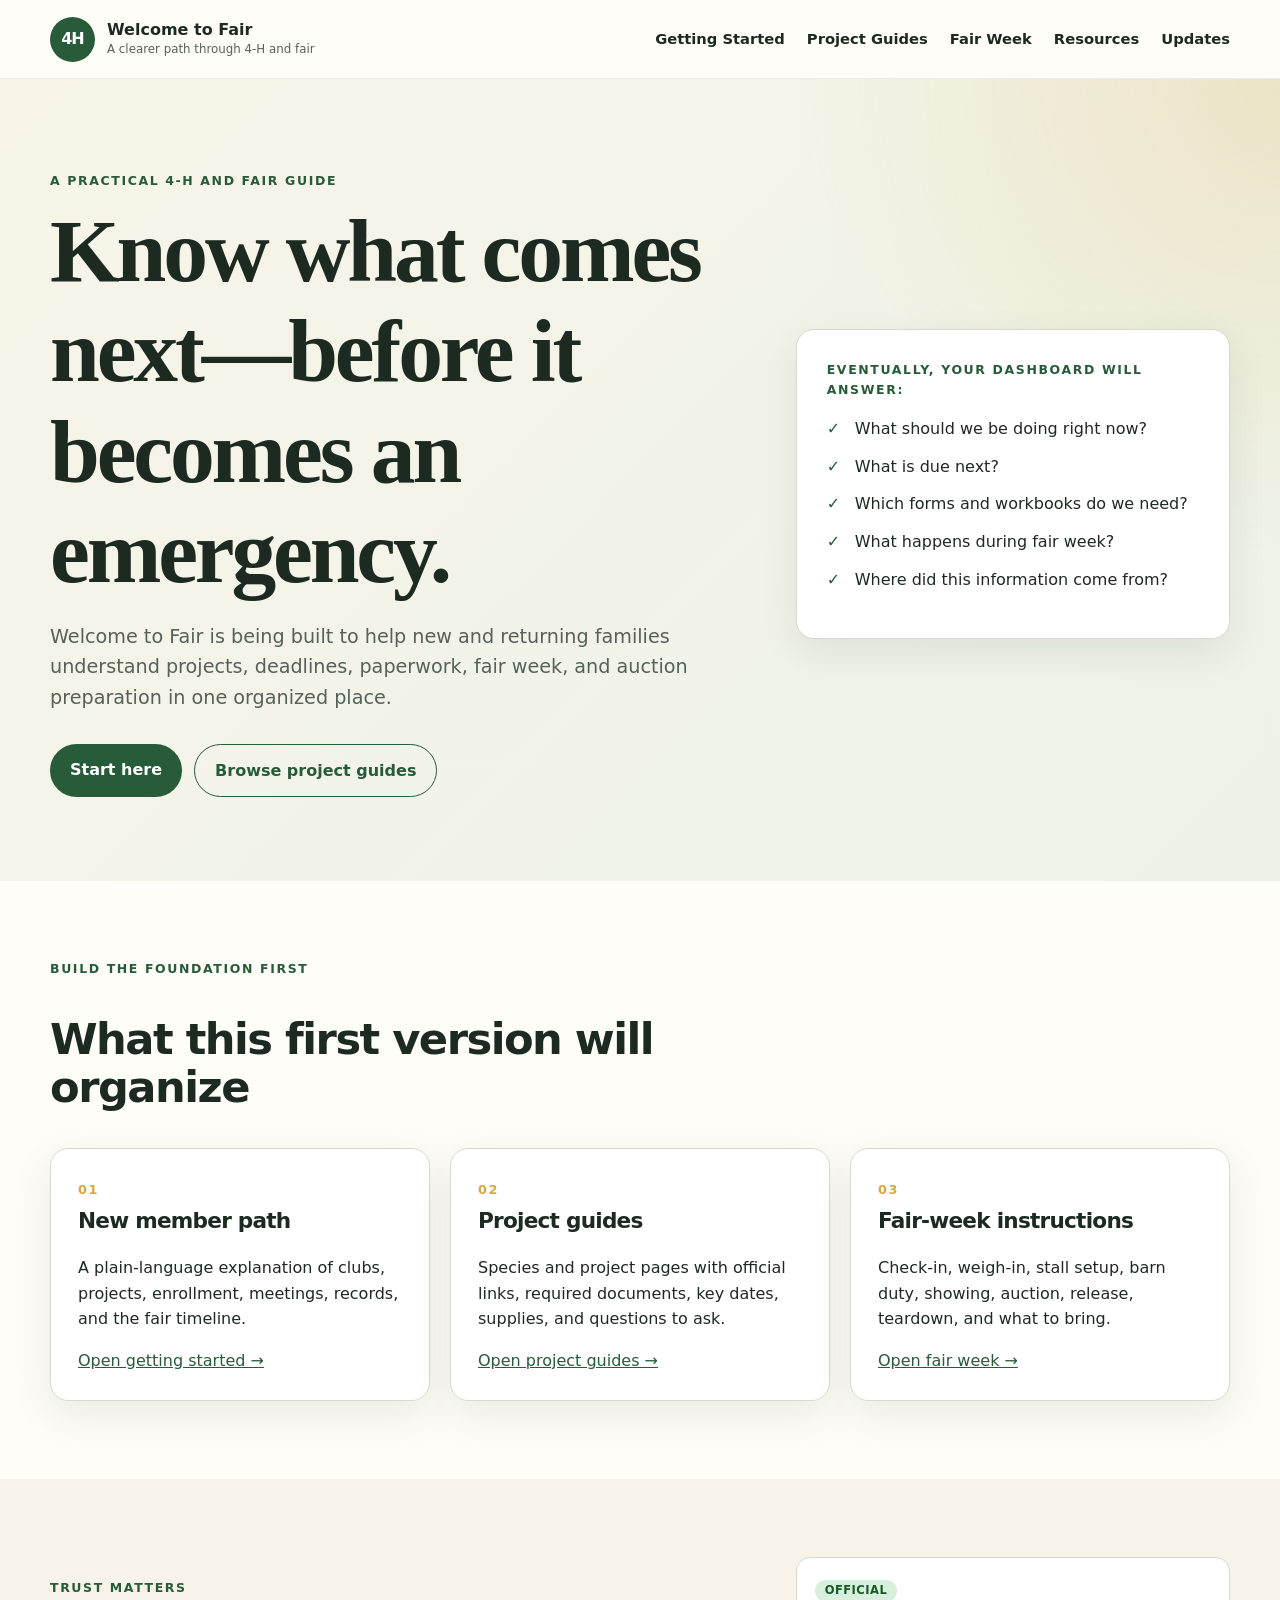
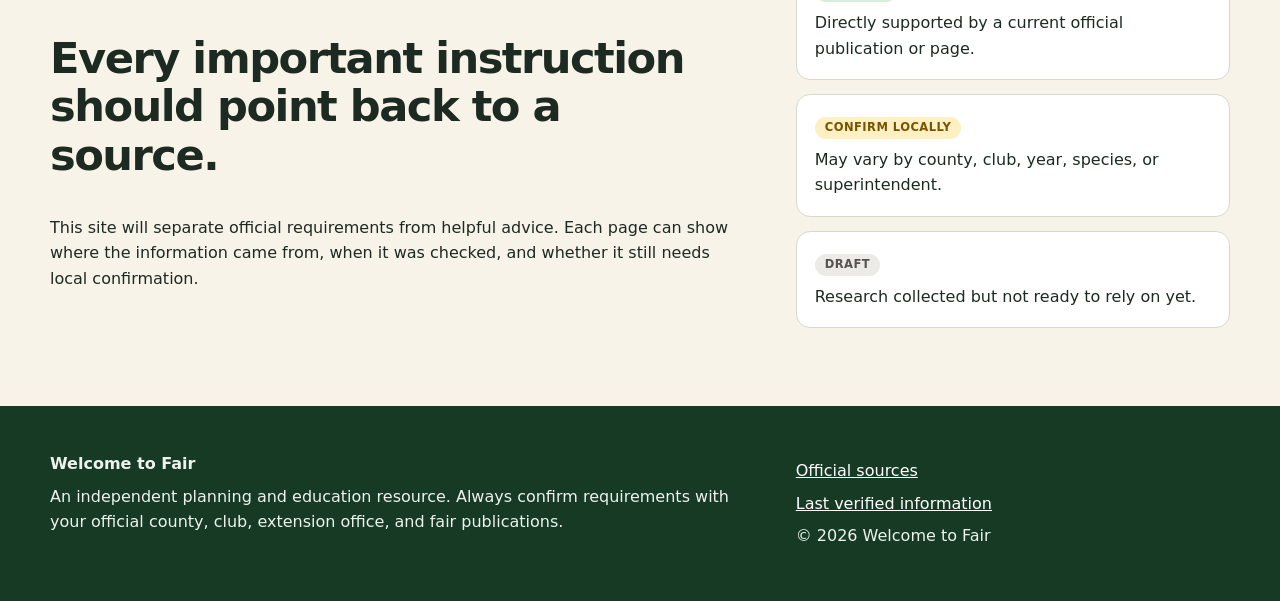
==== index.html @ 4e39192e "Add starter website" ====
<!doctype html>
<html lang="en">
<head>
  <meta charset="utf-8">
  <meta name="viewport" content="width=device-width, initial-scale=1">
  <title>Home | Welcome to Fair</title>
  <meta name="description" content="A clearer path through 4-H projects, fair preparation, and fair week.">
  <link rel="stylesheet" href="assets/css/styles.css">
</head>
<body>

<header class="site-header">
  <div class="container header-inner">
    <a class="brand" href="index.html" aria-current="page" aria-label="Welcome to Fair home">
      <span class="brand-mark" aria-hidden="true">4H</span>
      <span>
        <strong>Welcome to Fair</strong>
        <small>A clearer path through 4-H and fair</small>
      </span>
    </a>
    <button class="nav-toggle" type="button" aria-expanded="false" aria-controls="site-nav">
      Menu
    </button>
    <nav id="site-nav" class="site-nav" aria-label="Main navigation">
      <a href="getting-started.html">Getting Started</a>
      <a href="projects.html">Project Guides</a>
      <a href="fair-week.html">Fair Week</a>
      <a href="resources.html">Resources</a>
      <a href="updates.html">Updates</a>
    </nav>
  </div>
</header>

<main>

<section class="hero">
  <div class="container hero-grid">
    <div>
      <p class="eyebrow">A practical 4-H and fair guide</p>
      <h1>Know what comes next—before it becomes an emergency.</h1>
      <p class="hero-copy">Welcome to Fair is being built to help new and returning families understand projects, deadlines, paperwork, fair week, and auction preparation in one organized place.</p>
      <div class="button-row">
        <a class="button primary" href="getting-started.html">Start here</a>
        <a class="button secondary" href="projects.html">Browse project guides</a>
      </div>
    </div>
    <aside class="hero-card">
      <p class="eyebrow">Eventually, your dashboard will answer:</p>
      <ul class="check-list">
        <li>What should we be doing right now?</li>
        <li>What is due next?</li>
        <li>Which forms and workbooks do we need?</li>
        <li>What happens during fair week?</li>
        <li>Where did this information come from?</li>
      </ul>
    </aside>
  </div>
</section>

<section class="section">
  <div class="container">
    <div class="section-heading">
      <p class="eyebrow">Build the foundation first</p>
      <h2>What this first version will organize</h2>
    </div>
    <div class="card-grid">
      <article class="card">
        <span class="card-number">01</span>
        <h3>New member path</h3>
        <p>A plain-language explanation of clubs, projects, enrollment, meetings, records, and the fair timeline.</p>
        <a href="getting-started.html">Open getting started →</a>
      </article>
      <article class="card">
        <span class="card-number">02</span>
        <h3>Project guides</h3>
        <p>Species and project pages with official links, required documents, key dates, supplies, and questions to ask.</p>
        <a href="projects.html">Open project guides →</a>
      </article>
      <article class="card">
        <span class="card-number">03</span>
        <h3>Fair-week instructions</h3>
        <p>Check-in, weigh-in, stall setup, barn duty, showing, auction, release, teardown, and what to bring.</p>
        <a href="fair-week.html">Open fair week →</a>
      </article>
    </div>
  </div>
</section>

<section class="section muted">
  <div class="container split">
    <div>
      <p class="eyebrow">Trust matters</p>
      <h2>Every important instruction should point back to a source.</h2>
      <p>This site will separate official requirements from helpful advice. Each page can show where the information came from, when it was checked, and whether it still needs local confirmation.</p>
    </div>
    <div class="status-panel">
      <div><span class="status official">Official</span><p>Directly supported by a current official publication or page.</p></div>
      <div><span class="status confirm">Confirm locally</span><p>May vary by county, club, year, species, or superintendent.</p></div>
      <div><span class="status draft">Draft</span><p>Research collected but not ready to rely on yet.</p></div>
    </div>
  </div>
</section>

</main>

<footer class="site-footer">
  <div class="container footer-grid">
    <div>
      <strong>Welcome to Fair</strong>
      <p>An independent planning and education resource. Always confirm requirements with your official county, club, extension office, and fair publications.</p>
    </div>
    <div>
      <p><a href="resources.html">Official sources</a></p>
      <p><a href="updates.html">Last verified information</a></p>
      <p>&copy; <span data-current-year></span> Welcome to Fair</p>
    </div>
  </div>
</footer>
<script src="assets/js/site.js"></script>

</body>
</html>
---- assets/css/styles.css ----
:root {
  --ink: #1d2a22;
  --muted-ink: #556159;
  --cream: #f7f3e8;
  --paper: #fffdf8;
  --green: #285b3a;
  --green-dark: #173a25;
  --green-soft: #dfeadd;
  --gold: #d6a93e;
  --border: #d8d8cc;
  --shadow: 0 14px 40px rgba(29, 42, 34, .09);
  --radius: 18px;
  --max: 1180px;
}
* { box-sizing: border-box; }
html { scroll-behavior: smooth; }
body {
  margin: 0;
  background: var(--paper);
  color: var(--ink);
  font-family: Inter, ui-sans-serif, system-ui, -apple-system, BlinkMacSystemFont, "Segoe UI", sans-serif;
  line-height: 1.6;
}
a { color: var(--green); }
a:hover { color: var(--green-dark); }
img { max-width: 100%; }
.container { width: min(calc(100% - 36px), var(--max)); margin-inline: auto; }
.narrow { max-width: 820px; }
.site-header {
  position: sticky;
  top: 0;
  z-index: 20;
  border-bottom: 1px solid rgba(29,42,34,.08);
  background: rgba(255,253,248,.95);
  backdrop-filter: blur(12px);
}
.header-inner {
  min-height: 78px;
  display: flex;
  align-items: center;
  justify-content: space-between;
  gap: 24px;
}
.brand {
  display: flex;
  align-items: center;
  gap: 12px;
  color: var(--ink);
  text-decoration: none;
  line-height: 1.15;
}
.brand strong, .brand small { display: block; }
.brand small { margin-top: 4px; color: var(--muted-ink); font-size: .74rem; }
.brand-mark {
  width: 45px;
  height: 45px;
  display: grid;
  place-items: center;
  border-radius: 50%;
  background: var(--green);
  color: white;
  font-weight: 900;
  letter-spacing: -.06em;
}
.site-nav { display: flex; gap: 22px; align-items: center; }
.site-nav a { text-decoration: none; color: var(--ink); font-weight: 700; font-size: .92rem; }
.site-nav a[aria-current="page"] { color: var(--green); border-bottom: 3px solid var(--gold); }
.nav-toggle {
  display: none;
  appearance: none;
  border: 1px solid var(--border);
  background: white;
  border-radius: 10px;
  padding: 9px 12px;
  font: inherit;
  font-weight: 700;
}
.hero {
  padding: 92px 0 84px;
  background:
    radial-gradient(circle at top right, rgba(214,169,62,.20), transparent 32%),
    linear-gradient(135deg, #f8f4e8, #edf3e9);
}
.hero-grid, .split, .footer-grid {
  display: grid;
  grid-template-columns: 1.35fr .85fr;
  gap: 56px;
  align-items: center;
}
.eyebrow {
  margin: 0 0 10px;
  color: var(--green);
  font-size: .78rem;
  font-weight: 900;
  letter-spacing: .13em;
  text-transform: uppercase;
}
h1, h2, h3 { line-height: 1.12; letter-spacing: -.035em; }
h1 { margin: 0; font-family: Georgia, "Times New Roman", serif; font-size: clamp(2.8rem, 7vw, 5.7rem); }
h2 { font-size: clamp(1.75rem, 4vw, 2.7rem); }
h3 { font-size: 1.35rem; }
.hero-copy { max-width: 720px; font-size: 1.2rem; color: var(--muted-ink); }
.button-row { display: flex; flex-wrap: wrap; gap: 12px; margin-top: 30px; }
.button {
  display: inline-block;
  border-radius: 999px;
  padding: 13px 20px;
  text-decoration: none;
  font-weight: 800;
}
.button.primary { background: var(--green); color: white; }
.button.secondary { border: 1px solid var(--green); color: var(--green); }
.hero-card, .card, .callout, .warning, .filter-note, .update-entry {
  border: 1px solid var(--border);
  border-radius: var(--radius);
  background: white;
  box-shadow: var(--shadow);
}
.hero-card { padding: 30px; }
.section { padding: 78px 0; }
.section.muted { background: var(--cream); }
.section-heading { max-width: 740px; margin-bottom: 34px; }
.card-grid {
  display: grid;
  grid-template-columns: repeat(3, minmax(0, 1fr));
  gap: 20px;
}
.card { padding: 27px; }
.card h2, .card h3 { margin-top: 8px; }
.card-number { color: var(--gold); font-size: .8rem; font-weight: 900; letter-spacing: .13em; }
.project-grid .card { min-height: 250px; }
.check-list { padding: 0; list-style: none; }
.check-list li { position: relative; padding-left: 28px; margin: 12px 0; }
.check-list li::before { content: "✓"; position: absolute; left: 0; color: var(--green); font-weight: 900; }
.status-panel { display: grid; gap: 14px; }
.status-panel > div { background: white; padding: 18px; border-radius: 14px; border: 1px solid var(--border); }
.status-panel p { margin: 8px 0 0; }
.status {
  display: inline-block;
  border-radius: 999px;
  padding: 5px 10px;
  font-size: .72rem;
  line-height: 1;
  font-weight: 900;
  letter-spacing: .04em;
  text-transform: uppercase;
}
.status.official { background: #d7efdc; color: #155b27; }
.status.confirm { background: #fff0c4; color: #785400; }
.status.draft { background: #ecebe7; color: #57544f; }
.page-hero {
  padding: 72px 0 52px;
  background: linear-gradient(180deg, var(--cream), var(--paper));
}
.page-hero h1 { font-size: clamp(2.5rem, 6vw, 4.6rem); }
.page-hero p:last-child { color: var(--muted-ink); font-size: 1.15rem; }
.timeline { list-style: none; padding: 0; counter-reset: step; }
.timeline li {
  position: relative;
  padding: 0 0 48px 80px;
  border-left: 2px solid var(--green-soft);
}
.timeline li::before {
  counter-increment: step;
  content: counter(step);
  position: absolute;
  left: -25px;
  top: 0;
  width: 48px;
  height: 48px;
  display: grid;
  place-items: center;
  border-radius: 50%;
  background: var(--green);
  color: white;
  font-weight: 900;
}
.timeline h2 { margin-top: 0; }
.filter-note, .callout, .warning { padding: 22px 24px; margin-bottom: 30px; }
.filter-note { background: var(--cream); }
.warning { border-color: #e7c877; background: #fff9e8; }
.accordion-list { display: grid; gap: 12px; }
details { border: 1px solid var(--border); border-radius: 14px; background: white; padding: 18px 21px; }
summary { cursor: pointer; font-weight: 850; font-size: 1.1rem; }
.resource-table-wrap { overflow-x: auto; }
.resource-table { width: 100%; border-collapse: collapse; min-width: 650px; }
.resource-table th, .resource-table td { padding: 16px; text-align: left; border-bottom: 1px solid var(--border); }
.resource-table th { background: var(--cream); }
.small-note { color: var(--muted-ink); font-size: .92rem; }
code { background: #efeee9; padding: 2px 6px; border-radius: 5px; }
.update-entry {
  display: grid;
  grid-template-columns: 1fr auto;
  gap: 8px 20px;
  padding: 25px;
  margin-bottom: 25px;
}
.update-entry h2 { margin: 0; }
.update-entry p:last-child { grid-column: 1 / -1; }
.site-footer { padding: 45px 0; background: var(--green-dark); color: #edf3e9; }
.site-footer a { color: white; }
.footer-grid { align-items: start; }
.footer-grid p { margin: 7px 0; }
@media (max-width: 820px) {
  .nav-toggle { display: block; }
  .site-nav {
    display: none;
    position: absolute;
    inset: 78px 18px auto;
    padding: 18px;
    background: white;
    border: 1px solid var(--border);
    border-radius: 14px;
    box-shadow: var(--shadow);
    flex-direction: column;
    align-items: stretch;
  }
  .site-nav.open { display: flex; }
  .hero-grid, .split, .footer-grid { grid-template-columns: 1fr; gap: 30px; }
  .card-grid { grid-template-columns: 1fr; }
  .hero { padding-top: 62px; }
  .section { padding: 56px 0; }
  .timeline li { padding-left: 54px; }
}
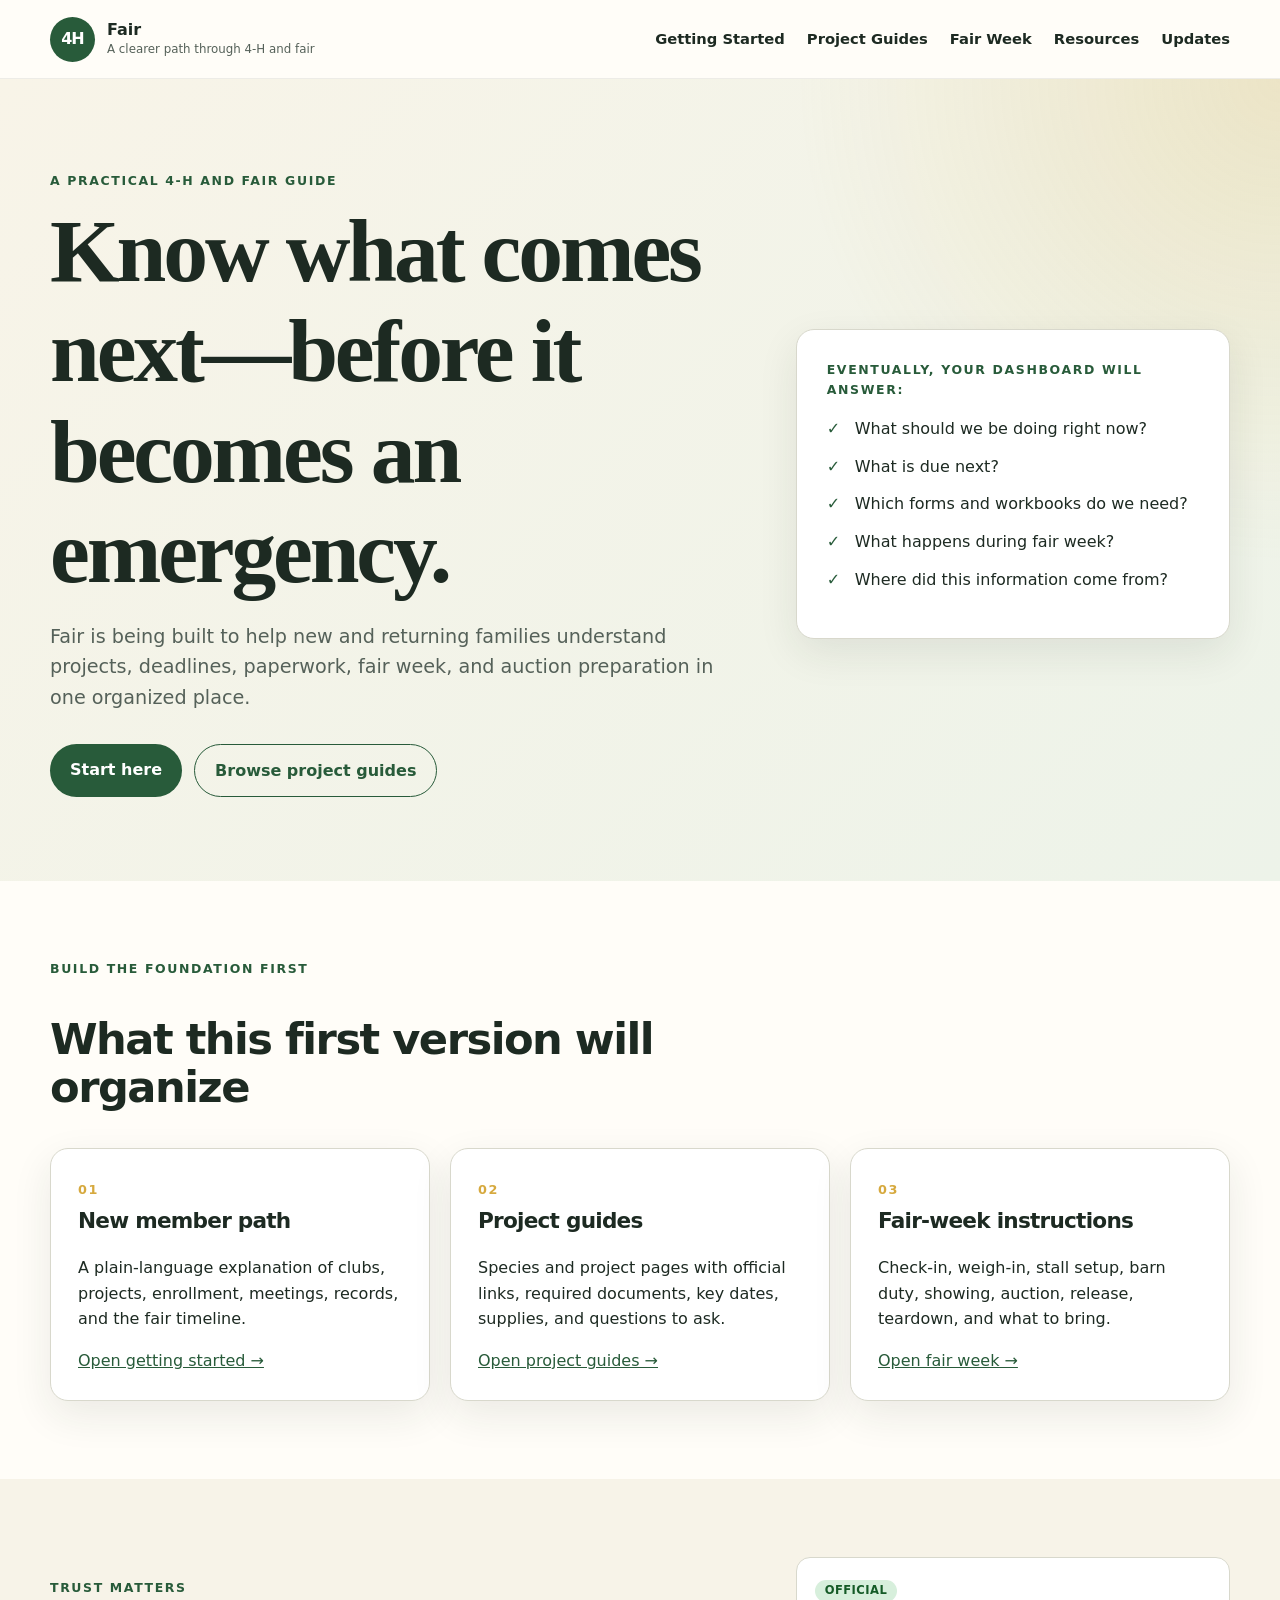
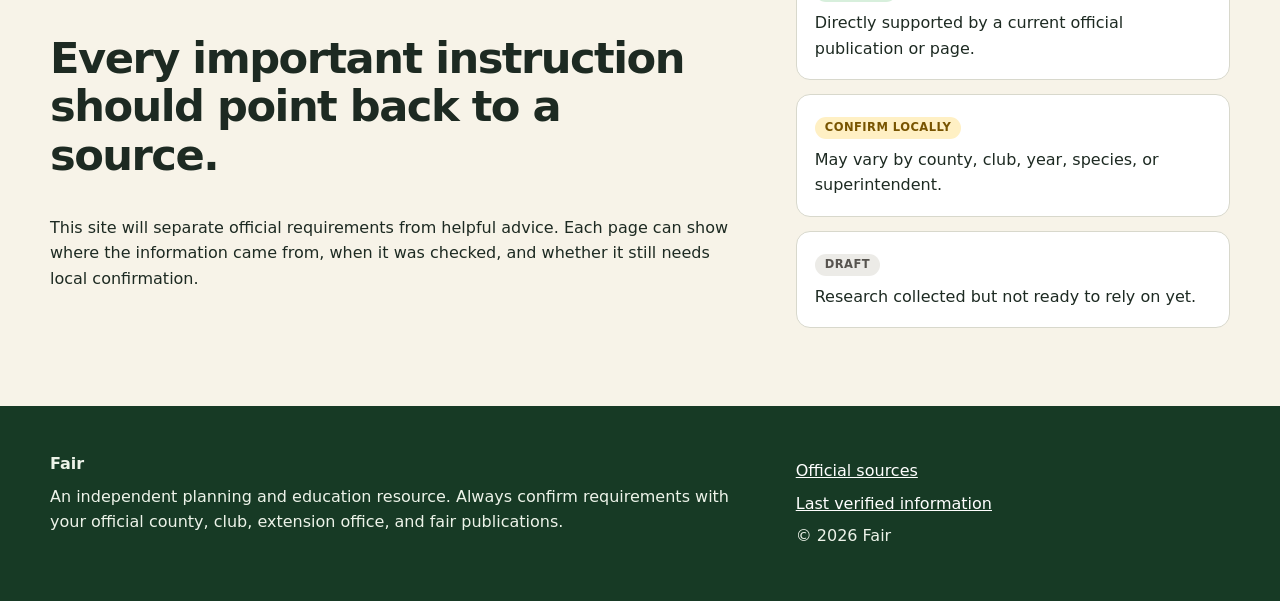
==== commit dee8afdf: "Rename site to Fair" ====
--- a/index.html
+++ b/index.html
@@ -3,7 +3,7 @@
 <head>
   <meta charset="utf-8">
   <meta name="viewport" content="width=device-width, initial-scale=1">
-  <title>Home | Welcome to Fair</title>
+  <title>Home | Fair</title>
   <meta name="description" content="A clearer path through 4-H projects, fair preparation, and fair week.">
   <link rel="stylesheet" href="assets/css/styles.css">
 </head>
@@ -11,10 +11,10 @@
 
 <header class="site-header">
   <div class="container header-inner">
-    <a class="brand" href="index.html" aria-current="page" aria-label="Welcome to Fair home">
+    <a class="brand" href="index.html" aria-current="page" aria-label="Fair home">
       <span class="brand-mark" aria-hidden="true">4H</span>
       <span>
-        <strong>Welcome to Fair</strong>
+        <strong>Fair</strong>
         <small>A clearer path through 4-H and fair</small>
       </span>
     </a>
@@ -38,7 +38,7 @@
     <div>
       <p class="eyebrow">A practical 4-H and fair guide</p>
       <h1>Know what comes next—before it becomes an emergency.</h1>
-      <p class="hero-copy">Welcome to Fair is being built to help new and returning families understand projects, deadlines, paperwork, fair week, and auction preparation in one organized place.</p>
+      <p class="hero-copy">Fair is being built to help new and returning families understand projects, deadlines, paperwork, fair week, and auction preparation in one organized place.</p>
       <div class="button-row">
         <a class="button primary" href="getting-started.html">Start here</a>
         <a class="button secondary" href="projects.html">Browse project guides</a>
@@ -106,13 +106,13 @@
 <footer class="site-footer">
   <div class="container footer-grid">
     <div>
-      <strong>Welcome to Fair</strong>
+      <strong>Fair</strong>
       <p>An independent planning and education resource. Always confirm requirements with your official county, club, extension office, and fair publications.</p>
     </div>
     <div>
       <p><a href="resources.html">Official sources</a></p>
       <p><a href="updates.html">Last verified information</a></p>
-      <p>&copy; <span data-current-year></span> Welcome to Fair</p>
+      <p>&copy; <span data-current-year></span> Fair</p>
     </div>
   </div>
 </footer>
